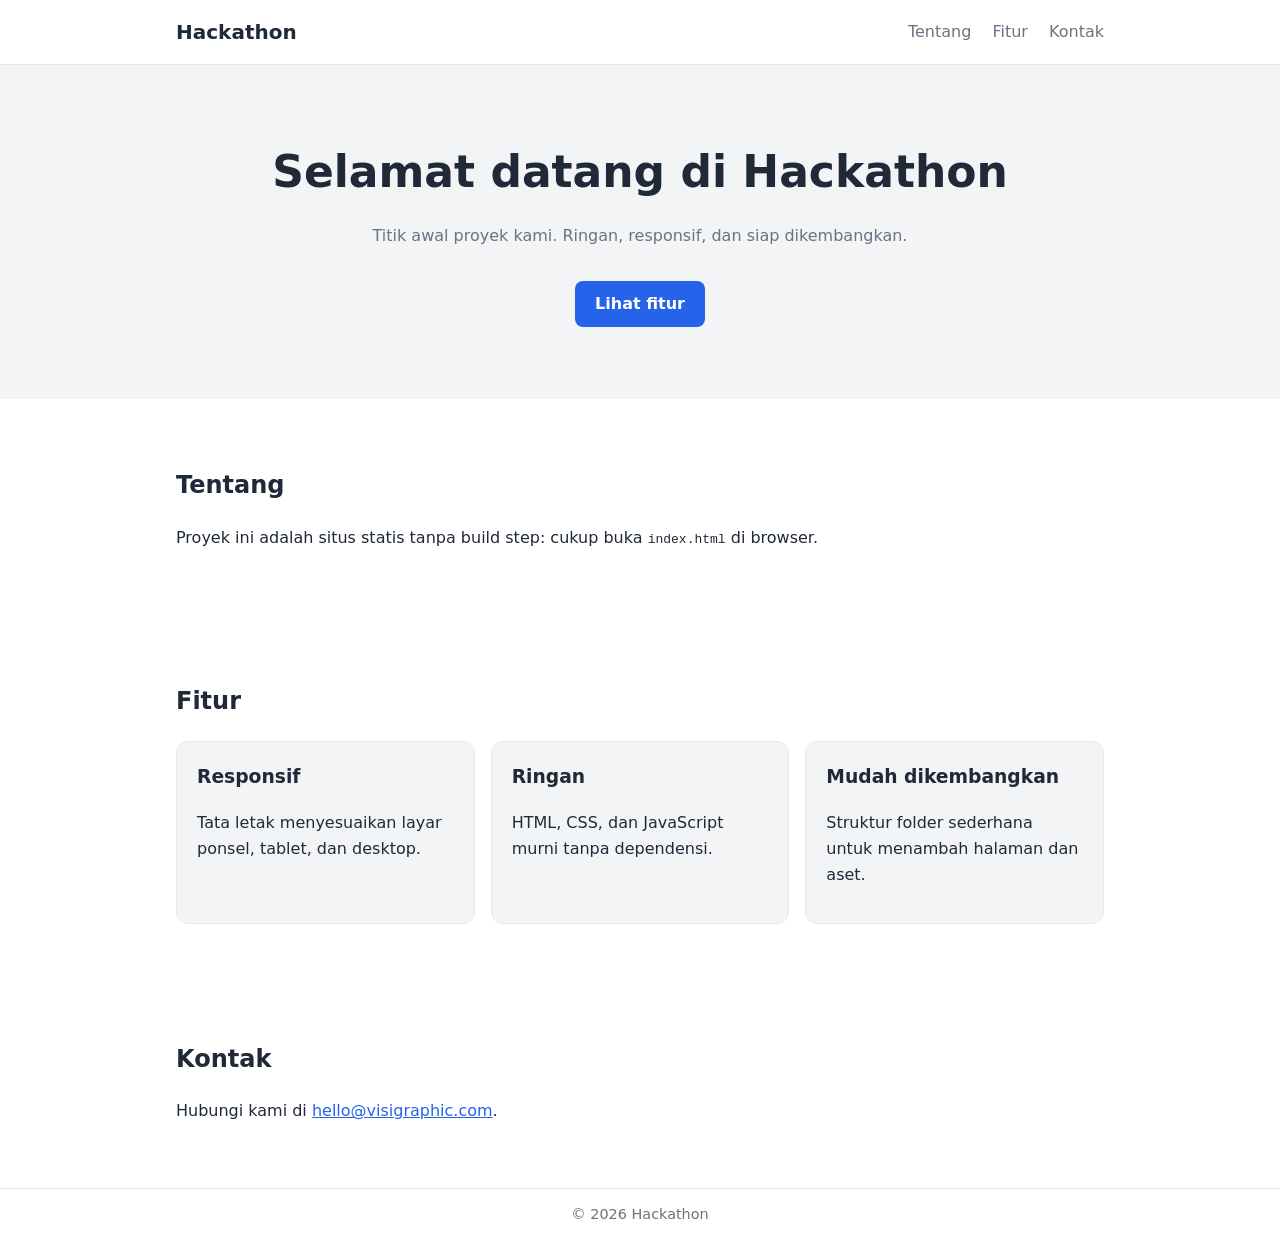
==== index.html @ c3c0829a "Add simple index page and document project structure Co-Authored-By: Claude Opus 5.5 <noreply@anthro" ====
<!doctype html>
<html lang="id">
<head>
  <meta charset="utf-8">
  <meta name="viewport" content="width=device-width, initial-scale=1">
  <title>Hackathon</title>
  <meta name="description" content="Halaman utama proyek Hackathon.">
  <link rel="stylesheet" href="assets/css/style.css">
</head>
<body>
  <header class="site-header">
    <div class="container">
      <a class="logo" href="index.html">Hackathon</a>
      <nav>
        <a href="#tentang">Tentang</a>
        <a href="#fitur">Fitur</a>
        <a href="#kontak">Kontak</a>
      </nav>
    </div>
  </header>

  <main>
    <section class="hero">
      <div class="container">
        <h1>Selamat datang di Hackathon</h1>
        <p>Titik awal proyek kami. Ringan, responsif, dan siap dikembangkan.</p>
        <a class="button" href="#fitur">Lihat fitur</a>
      </div>
    </section>

    <section id="tentang" class="container section">
      <h2>Tentang</h2>
      <p>Proyek ini adalah situs statis tanpa build step: cukup buka <code>index.html</code> di browser.</p>
    </section>

    <section id="fitur" class="container section">
      <h2>Fitur</h2>
      <div class="cards">
        <article class="card">
          <h3>Responsif</h3>
          <p>Tata letak menyesuaikan layar ponsel, tablet, dan desktop.</p>
        </article>
        <article class="card">
          <h3>Ringan</h3>
          <p>HTML, CSS, dan JavaScript murni tanpa dependensi.</p>
        </article>
        <article class="card">
          <h3>Mudah dikembangkan</h3>
          <p>Struktur folder sederhana untuk menambah halaman dan aset.</p>
        </article>
      </div>
    </section>

    <section id="kontak" class="container section">
      <h2>Kontak</h2>
      <p>Hubungi kami di <a href="mailto:hello@visigraphic.com">hello@visigraphic.com</a>.</p>
    </section>
  </main>

  <footer class="site-footer">
    <div class="container">
      <p>&copy; <span id="year"></span> Hackathon</p>
    </div>
  </footer>

  <script src="assets/js/main.js"></script>
</body>
</html>
---- assets/css/style.css ----
:root {
  --bg: #ffffff;
  --text: #1f2937;
  --muted: #6b7280;
  --primary: #2563eb;
  --surface: #f3f4f6;
  --border: #e5e7eb;
}

@media (prefers-color-scheme: dark) {
  :root {
    --bg: #111827;
    --text: #f9fafb;
    --muted: #9ca3af;
    --primary: #60a5fa;
    --surface: #1f2937;
    --border: #374151;
  }
}

* { box-sizing: border-box; }

body {
  margin: 0;
  font-family: system-ui, -apple-system, "Segoe UI", Roboto, sans-serif;
  line-height: 1.6;
  color: var(--text);
  background: var(--bg);
}

a { color: var(--primary); }

.container {
  max-width: 960px;
  margin: 0 auto;
  padding: 0 16px;
}

.site-header {
  border-bottom: 1px solid var(--border);
}

.site-header .container {
  display: flex;
  flex-wrap: wrap;
  gap: 12px;
  align-items: center;
  justify-content: space-between;
  padding-top: 16px;
  padding-bottom: 16px;
}

.logo {
  font-weight: 700;
  font-size: 1.25rem;
  color: var(--text);
  text-decoration: none;
}

nav a {
  margin-left: 16px;
  color: var(--muted);
  text-decoration: none;
}

nav a:first-child { margin-left: 0; }
nav a:hover { color: var(--primary); }

.hero {
  padding: 72px 0;
  background: var(--surface);
  text-align: center;
}

.hero h1 {
  margin: 0 0 12px;
  font-size: clamp(1.75rem, 5vw, 2.75rem);
}

.hero p { color: var(--muted); }

.button {
  display: inline-block;
  margin-top: 16px;
  padding: 10px 20px;
  border-radius: 8px;
  background: var(--primary);
  color: #fff;
  text-decoration: none;
  font-weight: 600;
}

.section { padding: 48px 16px; }

.cards {
  display: grid;
  grid-template-columns: repeat(auto-fit, minmax(220px, 1fr));
  gap: 16px;
}

.card {
  padding: 20px;
  border: 1px solid var(--border);
  border-radius: 12px;
  background: var(--surface);
}

.card h3 { margin-top: 0; }

.site-footer {
  border-top: 1px solid var(--border);
  color: var(--muted);
  text-align: center;
  font-size: 0.9rem;
}
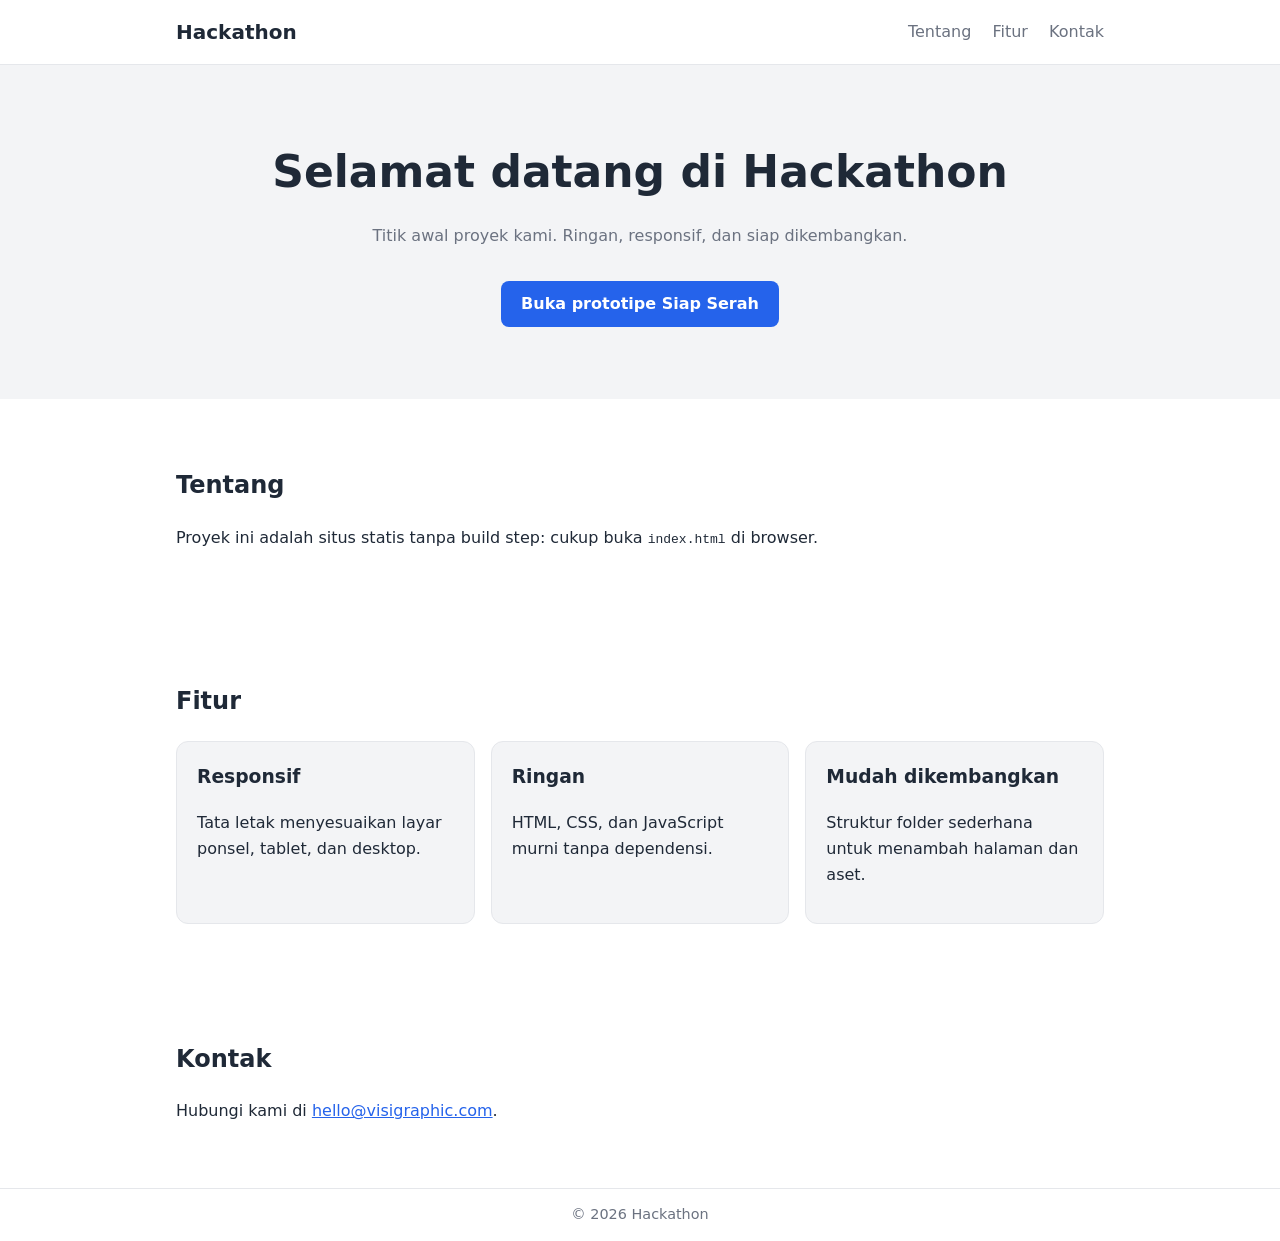
==== commit 9e3cc658: "Add Siap Serah prototype with dummy tax document data Co-Authored-By: Claude Opus 5.5 <noreply@anthr" ====
--- a/index.html
+++ b/index.html
@@ -24,7 +24,7 @@
       <div class="container">
         <h1>Selamat datang di Hackathon</h1>
         <p>Titik awal proyek kami. Ringan, responsif, dan siap dikembangkan.</p>
-        <a class="button" href="#fitur">Lihat fitur</a>
+        <a class="button" href="siap-serah.html">Buka prototipe Siap Serah</a>
       </div>
     </section>
 
